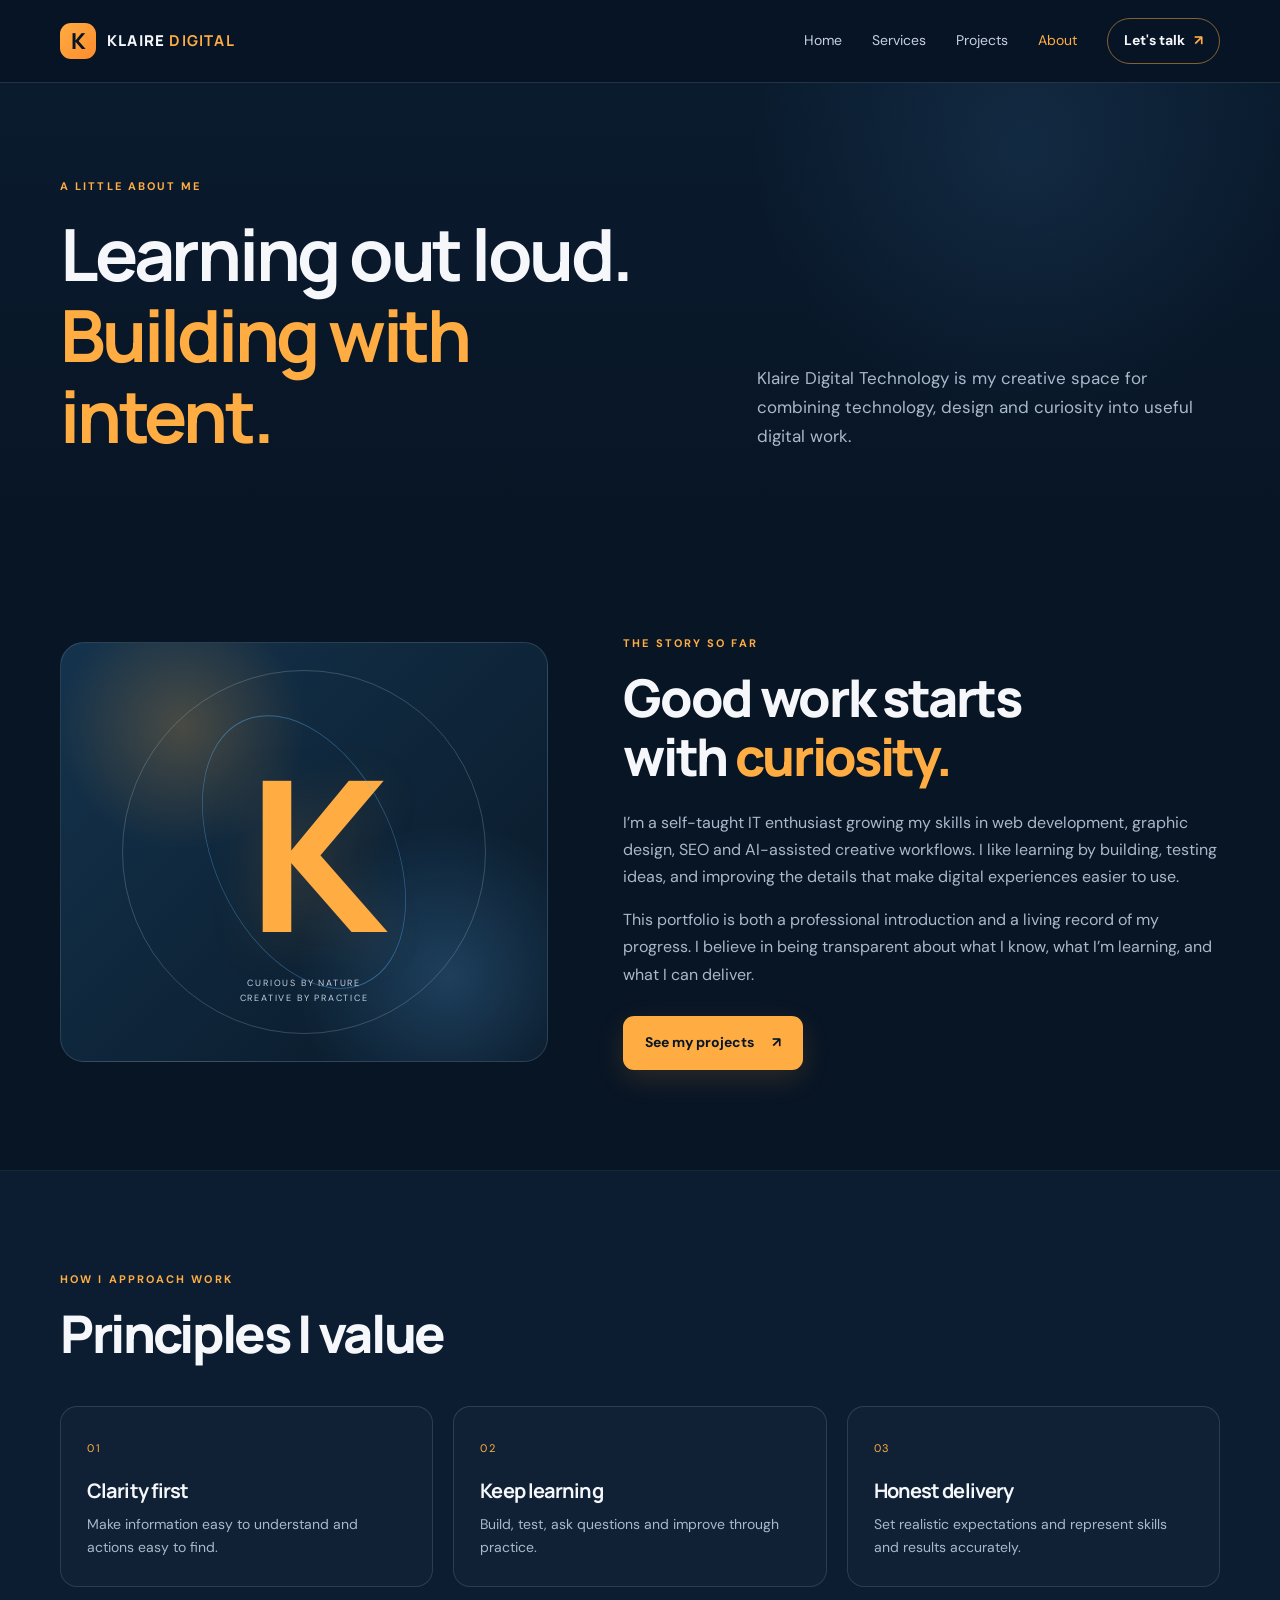
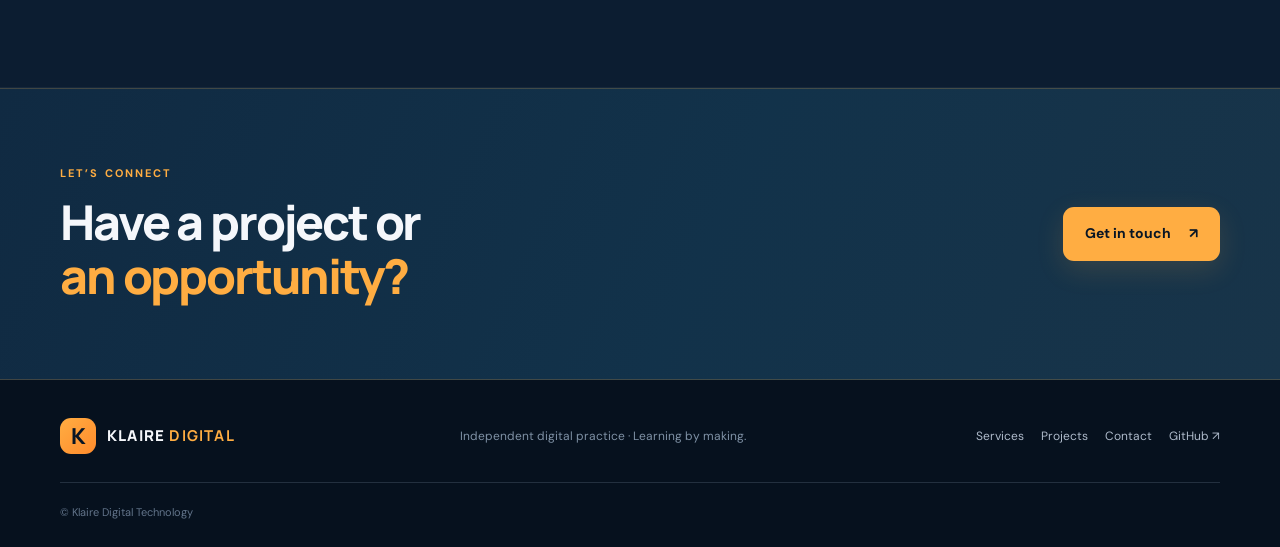
==== about.html @ 42a8942c "Add files via upload" ====
<!DOCTYPE html>
<html lang="en"><head><meta charset="UTF-8"><meta name="viewport" content="width=device-width, initial-scale=1.0"><meta name="description" content="Learn about Klaire Digital Technology and its growing practice in web development, graphic design, SEO and AI tools."><meta name="theme-color" content="#081525"><title>About | Klaire Digital Technology</title><link rel="preconnect" href="https://fonts.googleapis.com"><link href="https://fonts.googleapis.com/css2?family=DM+Sans:wght@400;500;600;700&family=Manrope:wght@400;500;600;700;800&display=swap" rel="stylesheet"><link rel="stylesheet" href="style.css"><script src="script.js" defer></script></head>
<body><a class="skip-link" href="#main">Skip to content</a><header class="site-header"><div class="container nav-wrap"><a class="brand" href="index.html"><span class="brand-mark">K</span><span>KLAIRE <b>DIGITAL</b></span></a><button class="menu-toggle" aria-label="Open navigation" aria-expanded="false"><span></span><span></span><span></span></button><nav class="main-nav" aria-label="Main navigation"><a href="index.html">Home</a><a href="services.html">Services</a><a href="projects.html">Projects</a><a class="active" href="about.html">About</a><a class="nav-cta" href="contact.html">Let's talk <span>↗</span></a></nav></div></header>
<main id="main"><section class="page-hero"><div class="container page-hero-grid"><div><p class="eyebrow">A LITTLE ABOUT ME</p><h1>Learning out loud.<br><span class="text-accent">Building with intent.</span></h1></div><p class="page-lead">Klaire Digital Technology is my creative space for combining technology, design and curiosity into useful digital work.</p></div></section>
<section class="section-pad"><div class="container about-grid"><div class="about-art"><div class="about-art-inner"><span class="about-k">K</span><span class="about-orbit"></span><p>CURIOUS BY NATURE<br>CREATIVE BY PRACTICE</p></div></div><div class="about-copy"><p class="eyebrow">THE STORY SO FAR</p><h2>Good work starts<br>with <span class="text-accent">curiosity.</span></h2><p>I’m a self-taught IT enthusiast growing my skills in web development, graphic design, SEO and AI-assisted creative workflows. I like learning by building, testing ideas, and improving the details that make digital experiences easier to use.</p><p>This portfolio is both a professional introduction and a living record of my progress. I believe in being transparent about what I know, what I’m learning, and what I can deliver.</p><a class="button button-primary" href="projects.html">See my projects <span>↗</span></a></div></div></section>
<section class="section-pad section-muted"><div class="container"><div class="section-heading"><div><p class="eyebrow">HOW I APPROACH WORK</p><h2>Principles I value</h2></div></div><div class="values-grid"><article><span>01</span><h3>Clarity first</h3><p>Make information easy to understand and actions easy to find.</p></article><article><span>02</span><h3>Keep learning</h3><p>Build, test, ask questions and improve through practice.</p></article><article><span>03</span><h3>Honest delivery</h3><p>Set realistic expectations and represent skills and results accurately.</p></article></div></div></section><section class="cta-band"><div class="container cta-inner"><div><p class="eyebrow">LET’S CONNECT</p><h2>Have a project or<br><span>an opportunity?</span></h2></div><a class="button button-primary" href="contact.html">Get in touch <span>↗</span></a></div></section></main>
<footer class="site-footer"><div class="container footer-inner"><a class="brand" href="index.html"><span class="brand-mark">K</span><span>KLAIRE <b>DIGITAL</b></span></a><p>Independent digital practice · Learning by making.</p><div class="footer-links"><a href="services.html">Services</a><a href="projects.html">Projects</a><a href="contact.html">Contact</a><a href="https://github.com/klairr011" target="_blank" rel="noopener">GitHub ↗</a></div><small>© <span data-year></span> Klaire Digital Technology</small></div></footer></body></html>
---- style.css ----
/* KLAIRE DIGITAL TECHNOLOGY — responsive blue & orange portfolio */
:root{--bg:#081525;--bg-soft:#0c1d31;--panel:#10263d;--panel-light:#152f49;--text:#f5f7fb;--muted:#aab8ca;--orange:#ffad42;--orange-light:#ffc46d;--blue:#5eb7ff;--line:rgba(188,211,235,.16);--radius:22px;--shadow:0 22px 65px rgba(0,0,0,.24)}
*{box-sizing:border-box}
html{scroll-behavior:smooth;scroll-padding-top:90px}
body{margin:0;background:var(--bg);color:var(--text);font-family:"DM Sans",sans-serif;font-size:16px;line-height:1.7;-webkit-font-smoothing:antialiased}
a{color:inherit;text-decoration:none}
img{max-width:100%;display:block}
button,input,textarea,select{font:inherit}
button,a{-webkit-tap-highlight-color:transparent}
.container{width:min(1160px,calc(100% - 44px));margin-inline:auto}
.skip-link{position:absolute;left:-9999px;top:10px;background:var(--orange);color:var(--bg);padding:10px 14px;z-index:1000}
.skip-link:focus{left:10px}
.site-header{position:sticky;top:0;z-index:100;background:rgba(8,21,37,.92);backdrop-filter:blur(16px);border-bottom:1px solid var(--line)}
.nav-wrap{min-height:82px;display:flex;align-items:center;justify-content:space-between;gap:24px}
.brand{display:inline-flex;align-items:center;gap:11px;font-family:Manrope,sans-serif;font-size:15px;font-weight:800;letter-spacing:.08em;white-space:nowrap}
.brand b{color:var(--orange)}
.brand-mark{display:grid;place-items:center;width:36px;height:36px;border-radius:11px;background:linear-gradient(135deg,var(--orange),#ff8b2c);color:#081525;font-size:22px;font-weight:800;letter-spacing:-.08em}
.main-nav{display:flex;align-items:center;gap:30px;color:#c6d1df;font-size:14px}
.main-nav>a:not(.nav-cta){transition:color .2s}
.main-nav>a:hover,.main-nav>a.active{color:var(--orange)}
.nav-cta{padding:10px 16px;border:1px solid rgba(255,173,66,.5);border-radius:999px;color:var(--text);font-weight:700}
.nav-cta span{color:var(--orange);margin-left:6px}
.menu-toggle{display:none;border:1px solid var(--line);background:var(--panel);border-radius:12px;padding:10px;cursor:pointer}
.menu-toggle span{display:block;width:22px;height:2px;background:var(--text);margin:4px}
.hero{min-height:680px;min-height:min(760px,calc(100svh - 82px));position:relative;overflow:hidden;isolation:isolate;background:#091a2c}
.hero-slides,.hero-slide,.hero-overlay{position:absolute;inset:0}
.hero-slide{opacity:0;transition:opacity .8s ease;transform:scale(1.025);background-position:center;background-size:cover}
.hero-slide.is-active{opacity:1;animation:slowzoom 9s ease-in-out infinite alternate}
.slide-one{background-image:linear-gradient(90deg,rgba(5,17,31,.65),rgba(5,17,31,.15)),url("https://images.unsplash.com/photo-1497366754035-f200968a6e72?auto=format&fit=crop&w=2000&q=85")}
.slide-two{background-image:linear-gradient(90deg,rgba(5,17,31,.7),rgba(5,17,31,.12)),url("https://images.unsplash.com/photo-1498050108023-c5249f4df085?auto=format&fit=crop&w=2000&q=85")}
.slide-three{background-image:linear-gradient(90deg,rgba(5,17,31,.72),rgba(5,17,31,.16)),url("https://images.unsplash.com/photo-1558655146-d09347e92766?auto=format&fit=crop&w=2000&q=85")}
.hero-overlay{background:linear-gradient(90deg,rgba(5,15,27,.94) 0%,rgba(5,15,27,.75) 46%,rgba(5,15,27,.18) 100%),linear-gradient(0deg,rgba(5,15,27,.72),transparent 45%);z-index:-0}
.hero-content{position:relative;z-index:1;min-height:inherit;display:flex;flex-direction:column;justify-content:center;padding-top:75px;padding-bottom:54px}
.eyebrow{margin:0 0 18px;color:var(--orange);font-size:11px;font-weight:700;letter-spacing:.19em;line-height:1.5}
.eyebrow-dot{display:inline-block;width:7px;height:7px;border-radius:50%;background:var(--orange);margin:0 9px 1px 0;box-shadow:0 0 14px var(--orange)}
h1,h2,h3,p{margin-top:0}
h1,h2,h3{font-family:Manrope,sans-serif;line-height:1.13;letter-spacing:-.045em}
.hero h1{font-size:clamp(44px,7.2vw,88px);max-width:850px;margin:0 0 24px;font-weight:800}
.hero h1 span,.cta-inner h2 span{color:var(--orange)}
.hero-copy{max-width:590px;color:#d0d9e5;font-size:clamp(16px,2vw,19px);line-height:1.8;margin-bottom:30px}
.hero-actions{display:flex;gap:13px;flex-wrap:wrap}
.button{display:inline-flex;align-items:center;justify-content:center;gap:18px;padding:14px 21px;border-radius:11px;font-size:14px;font-weight:700;border:1px solid transparent;cursor:pointer;transition:transform .2s,background .2s,border-color .2s}
.button:hover{transform:translateY(-2px)}
.button-primary{background:var(--orange);color:#081525;box-shadow:0 9px 28px rgba(255,173,66,.14)}
.button-primary:hover{background:var(--orange-light)}
.button-ghost{border-color:rgba(255,255,255,.28);background:rgba(8,21,37,.28);color:var(--text)}
.button-ghost:hover{border-color:var(--orange)}
.hero-bottom{display:flex;align-items:center;justify-content:space-between;gap:20px;margin-top:75px}
.hero-note{display:flex;align-items:center;gap:12px;color:#c0ccda;font-size:12px}
.mini-line{width:30px;height:1px;background:var(--orange)}
.slider-controls,.mini-controls{display:flex;align-items:center;gap:12px}
.slider-controls button,.mini-controls button{display:grid;place-items:center;border:1px solid rgba(255,255,255,.28);background:rgba(8,21,37,.4);color:white;width:36px;height:36px;border-radius:50%;cursor:pointer}
.slider-controls button:hover,.mini-controls button:hover{border-color:var(--orange);color:var(--orange)}
.slide-dots,.mini-dots{display:flex;gap:7px;align-items:center}
.slide-dots .slide-dot,.mini-dots .mini-dot{width:7px;height:7px;min-width:7px;height:7px;padding:0;border:0;background:#718096}
.slide-dots .slide-dot.is-active,.mini-dots .mini-dot.is-active{width:22px;border-radius:99px;background:var(--orange)}
.hero-index{position:absolute;right:calc((100% - min(1160px,calc(100% - 44px)))/2);bottom:55px;font-family:Manrope,sans-serif;font-size:13px;letter-spacing:.1em}
.hero-index span{color:var(--orange);margin:0 6px}
.section-pad{padding:100px 0}
.intro-grid{display:grid;grid-template-columns:1fr 1fr;gap:70px;align-items:center}
h2{font-size:clamp(32px,4.3vw,52px);font-weight:800;margin-bottom:22px}
.text-accent{color:var(--orange)}
.intro-text{max-width:540px;color:var(--muted);font-size:17px}
.intro-text p{margin-bottom:22px}
.text-link{display:inline-flex;gap:12px;align-items:center;color:var(--orange);font-weight:700;font-size:14px}
.text-link span{transition:transform .2s}.text-link:hover span{transform:translate(3px,-3px)}
.section-muted{background:var(--bg-soft);border-block:1px solid rgba(188,211,235,.06)}
.section-heading{display:flex;align-items:end;justify-content:space-between;gap:25px;margin-bottom:42px}
.section-heading h2{margin-bottom:0}
.service-grid{display:grid;grid-template-columns:repeat(4,1fr);gap:16px}
.service-card{position:relative;display:flex;flex-direction:column;min-height:270px;padding:25px 23px;border:1px solid var(--line);border-radius:18px;background:linear-gradient(145deg,rgba(21,47,73,.86),rgba(13,31,51,.9));transition:transform .25s,border-color .25s,background .25s}
.service-card:hover{transform:translateY(-5px);border-color:rgba(255,173,66,.55);background:var(--panel-light)}
.service-number{position:absolute;right:22px;top:22px;color:#71859b;font-size:11px;letter-spacing:.12em}
.service-icon{display:grid;place-items:center;width:48px;height:48px;border-radius:14px;background:rgba(255,173,66,.11);color:var(--orange);font-size:26px;margin-bottom:28px}
.service-card h3{font-size:19px;letter-spacing:-.025em;margin-bottom:10px}
.service-card p{color:var(--muted);font-size:14px;line-height:1.75;margin-bottom:20px}
.card-arrow{margin-top:auto;color:var(--orange);font-size:20px}
.project-grid{display:grid;grid-template-columns:repeat(3,1fr);gap:22px}
.project-card{min-width:0}
.project-image{position:relative;display:flex;align-items:center;justify-content:center;min-height:280px;overflow:hidden;border-radius:17px;border:1px solid var(--line);isolation:isolate}
.project-image:before{content:"";position:absolute;inset:0;z-index:-1;transition:transform .5s}
.project-image:hover:before{transform:scale(1.06)}
.project-image-web:before{background:radial-gradient(circle at 75% 30%,rgba(94,183,255,.32),transparent 32%),linear-gradient(135deg,#193f5b,#0c1a2d 65%)}
.project-image-graphic:before{background:radial-gradient(circle at 20% 20%,#ffb34d,transparent 26%),linear-gradient(135deg,#6d3a25,#18263a 75%)}
.project-image-ai:before{background:radial-gradient(circle at center,rgba(255,173,66,.22),transparent 30%),linear-gradient(135deg,#102d47,#081525)}
.project-chip{position:absolute;top:16px;left:16px;border:1px solid rgba(255,255,255,.2);background:rgba(5,17,31,.45);backdrop-filter:blur(8px);border-radius:999px;padding:6px 10px;font-size:9px;letter-spacing:.13em;font-weight:700}
.mock-browser{width:72%;border-radius:10px;overflow:hidden;background:#10253a;box-shadow:0 20px 50px rgba(0,0,0,.32);transform:rotate(-3deg);border:1px solid rgba(255,255,255,.2)}
.browser-bar{height:22px;background:#203b54;display:flex;align-items:center;gap:4px;padding:0 9px}
.browser-bar i{width:5px;height:5px;border-radius:50%;background:#ffad42}
.browser-bar i:nth-child(2){background:#5eb7ff}.browser-bar i:nth-child(3){background:#a5b6c8}
.mock-content{padding:24px 18px 27px;background:linear-gradient(130deg,#0d1b2c,#183e59)}
.mock-label{display:block;font-size:7px;letter-spacing:.16em;color:var(--orange);margin-bottom:14px}
.mock-content b{font-family:Manrope,sans-serif;font-size:clamp(16px,2.5vw,25px);line-height:1.1;display:block}
.mock-button{width:55px;height:9px;background:var(--orange);border-radius:3px;margin-top:18px}
.design-poster{width:58%;aspect-ratio:4/5;padding:18px;display:flex;flex-direction:column;justify-content:space-between;background:var(--orange);color:#112237;transform:rotate(4deg);box-shadow:0 18px 35px rgba(0,0,0,.3)}
.design-poster>span,.design-poster small{font-size:8px;font-weight:800;letter-spacing:.13em}
.design-poster b{font-family:Manrope,sans-serif;font-size:clamp(21px,3.1vw,37px);line-height:.95;letter-spacing:-.07em}
.design-poster em{font-style:normal;color:#f5f6f7}
.ai-core{position:relative;display:grid;place-items:center;width:92px;height:92px;border-radius:50%;border:1px solid rgba(255,173,66,.75);background:rgba(255,173,66,.1);box-shadow:0 0 55px rgba(255,173,66,.12);font:800 27px Manrope,sans-serif}
.ai-core span{color:var(--orange)}
.orbit{position:absolute;width:175px;height:75px;border:1px solid rgba(94,183,255,.38);border-radius:50%;transform:rotate(-35deg)}
.orbit-b{width:190px;height:90px;transform:rotate(55deg);border-color:rgba(255,173,66,.45)}
.ai-caption{position:absolute;bottom:38px;font-size:9px;letter-spacing:.22em;color:#c5d1df}
.project-meta{display:flex;align-items:start;justify-content:space-between;gap:12px;padding-top:18px}
.project-meta h3{font-size:18px;letter-spacing:-.025em;margin-bottom:6px}
.project-meta p{color:var(--muted);font-size:12px;margin-bottom:0}
.project-status{flex-shrink:0;border:1px solid var(--line);border-radius:999px;padding:5px 9px;color:#c2ccda;font-size:10px;white-space:nowrap}
.honesty-note{color:#8294a9;font-size:12px;margin-top:25px}
.cta-band{padding:76px 0;background:linear-gradient(115deg,#102a42,#12324a 55%,#183449);border-block:1px solid rgba(255,173,66,.2)}
.cta-inner{display:flex;align-items:center;justify-content:space-between;gap:30px}
.cta-inner h2{font-size:clamp(32px,4vw,48px);margin-bottom:0}
.cta-inner .eyebrow{margin-bottom:13px}
.site-footer{padding:38px 0 25px;background:#06111e}
.footer-inner{display:grid;grid-template-columns:1fr 1.3fr auto;align-items:center;gap:16px}
.footer-inner>p{color:#7f91a5;font-size:12px;margin:0}
.footer-links{display:flex;flex-wrap:wrap;gap:17px;font-size:12px;color:#aebaca}
.footer-links a:hover{color:var(--orange)}
.footer-inner small{grid-column:1/-1;color:#62748a;font-size:11px;border-top:1px solid var(--line);padding-top:20px;margin-top:12px}
.page-hero{padding:95px 0 78px;background:radial-gradient(circle at 80% 15%,rgba(94,183,255,.1),transparent 25%),linear-gradient(180deg,#0a1b2e,#081525)}
.page-hero-grid{display:grid;grid-template-columns:1.15fr .85fr;gap:70px;align-items:end}
.page-hero h1{font-size:clamp(43px,6vw,72px);margin:0}
.page-lead{max-width:480px;color:var(--muted);font-size:17px;margin-bottom:6px}
.service-detail-list{display:flex;flex-direction:column}
.service-detail{display:grid;grid-template-columns:.35fr 1fr 100px;gap:35px;padding:44px 0;border-bottom:1px solid var(--line);scroll-margin-top:100px}
.service-detail:first-child{padding-top:0}
.detail-index{font-size:11px;letter-spacing:.16em;color:var(--orange);padding-top:8px}
.service-detail h2{font-size:clamp(28px,3.4vw,40px);margin-bottom:15px}
.service-detail p{color:var(--muted);max-width:680px}
.service-detail .detail-lead{font-size:18px;color:var(--text);margin-bottom:13px}
.detail-symbol{font-size:62px;color:var(--orange);opacity:.85;text-align:center;align-self:center}
.tag-list{display:flex;flex-wrap:wrap;gap:8px;margin-top:18px}
.tag-list span{font-size:11px;color:#c3d0df;border:1px solid var(--line);background:rgba(255,255,255,.025);border-radius:999px;padding:6px 10px}
.project-page-grid{display:grid;grid-template-columns:1fr 1fr;gap:48px 24px}
.project-large{min-width:0;scroll-margin-top:100px}
.project-image-tall{min-height:360px}
.project-large-info{display:flex;justify-content:space-between;align-items:start;gap:15px;margin-top:22px}
.project-large-info h2{font-size:25px;margin-bottom:10px}
.project-large-info p:not(.eyebrow){color:var(--muted);font-size:14px;max-width:480px;margin-bottom:0}
.project-large-info .eyebrow{font-size:9px;margin-bottom:10px}
.design-poster-large{width:48%;max-width:270px}
.design-poster-large b{font-size:clamp(34px,4.5vw,55px)}
.slideshow-section{display:grid;grid-template-columns:.8fr 1.2fr;gap:65px;align-items:center}
.slideshow-section>div:first-child p:not(.eyebrow){color:var(--muted);max-width:420px}
.mini-slideshow{position:relative;min-height:280px;overflow:hidden;border-radius:20px;border:1px solid var(--line);background:#0a1a2c}
.mini-slide{position:absolute;inset:0;display:flex;flex-direction:column;justify-content:center;padding:40px;opacity:0;transition:opacity .5s;background:radial-gradient(circle at 80% 15%,rgba(94,183,255,.23),transparent 35%),linear-gradient(135deg,#15344d,#0a1a2c)}
.mini-slide.is-active{opacity:1}
.mini-slide:nth-child(2){background:radial-gradient(circle at 80% 15%,rgba(255,173,66,.28),transparent 35%),linear-gradient(135deg,#523523,#0a1a2c)}
.mini-slide:nth-child(3){background:radial-gradient(circle at 80% 15%,rgba(94,183,255,.18),transparent 35%),linear-gradient(135deg,#123e49,#0a1a2c)}
.mini-slide span{color:var(--orange);font-size:10px;letter-spacing:.17em;margin-bottom:15px}
.mini-slide b{font:800 clamp(26px,4vw,43px)/1.1 Manrope,sans-serif;max-width:360px;letter-spacing:-.04em}
.mini-controls{position:absolute;bottom:18px;right:18px;z-index:2}
.about-grid{display:grid;grid-template-columns:.9fr 1.1fr;gap:75px;align-items:center}
.about-art{min-height:420px;border-radius:24px;overflow:hidden;background:radial-gradient(circle at 25% 20%,rgba(255,173,66,.23),transparent 25%),radial-gradient(circle at 80% 80%,rgba(94,183,255,.22),transparent 30%),linear-gradient(135deg,#14334d,#091827);border:1px solid var(--line);display:grid;place-items:center}
.about-art-inner{position:relative;width:75%;aspect-ratio:1;border:1px solid rgba(255,255,255,.18);border-radius:50%;display:grid;place-items:center}
.about-k{font:800 clamp(120px,20vw,210px)/1 Manrope,sans-serif;letter-spacing:-.13em;color:var(--orange);text-shadow:0 10px 55px rgba(255,173,66,.15)}
.about-orbit{position:absolute;inset:10%;border:1px solid rgba(94,183,255,.4);border-radius:50%;transform:rotate(-25deg) scaleX(.62)}
.about-art-inner p{position:absolute;bottom:5%;left:0;right:0;text-align:center;font-size:9px;letter-spacing:.2em;color:#c2d1e1}
.about-copy>p:not(.eyebrow){color:var(--muted)}
.about-copy .button{margin-top:12px}
.values-grid{display:grid;grid-template-columns:repeat(3,1fr);gap:20px}
.values-grid article{padding:26px;border:1px solid var(--line);border-radius:17px;background:rgba(255,255,255,.02)}
.values-grid article>span{color:var(--orange);font-size:11px;letter-spacing:.15em}
.values-grid h3{font-size:20px;margin:20px 0 10px}
.values-grid p{color:var(--muted);font-size:14px;margin-bottom:0}
.contact-grid{display:grid;grid-template-columns:.9fr 1.1fr;gap:80px;align-items:start}
.contact-intro h2{font-size:clamp(32px,4vw,48px)}
.contact-intro>p:not(.eyebrow){color:var(--muted)}
.contact-link{display:flex;align-items:center;gap:15px;margin-top:25px;padding-top:20px;border-top:1px solid var(--line)}
.contact-icon{display:grid;place-items:center;width:43px;height:43px;border-radius:13px;background:rgba(255,173,66,.1);color:var(--orange);font-size:20px}
.contact-link small{display:block;color:#7e91a6;font-size:9px;letter-spacing:.15em;margin-bottom:3px}
.contact-link a,.contact-link div>span{font-size:13px;color:#d6dfeb;overflow-wrap:anywhere}
.contact-form{padding:30px;border:1px solid var(--line);border-radius:20px;background:linear-gradient(145deg,rgba(21,47,73,.72),rgba(10,26,44,.75))}
.contact-form label{display:block;font-size:12px;font-weight:700;margin-bottom:7px;color:#d9e2ed}
.contact-form input,.contact-form textarea,.contact-form select{width:100%;margin-bottom:18px;padding:13px 14px;border-radius:10px;border:1px solid rgba(188,211,235,.2);background:#081827;color:var(--text);outline:none}
.contact-form input:focus,.contact-form textarea:focus,.contact-form select:focus{border-color:var(--orange);box-shadow:0 0 0 3px rgba(255,173,66,.08)}
.contact-form input::placeholder,.contact-form textarea::placeholder{color:#72849a}
.contact-form textarea{resize:vertical;min-height:120px}
.contact-form select{color:#dce5ef}
.contact-form .button{width:100%}
.form-note{color:#7e91a6;font-size:11px;margin:14px 0 0}
code{color:var(--orange);font-size:.9em}
@keyframes slowzoom{from{transform:scale(1.025)}to{transform:scale(1.09)}}
@media(max-width:900px){.main-nav{gap:18px}.service-grid{grid-template-columns:repeat(2,1fr)}.intro-grid,.page-hero-grid,.about-grid,.contact-grid,.slideshow-section{gap:40px}.project-grid{gap:16px}.project-image{min-height:240px}.footer-inner{grid-template-columns:1fr 1fr}.footer-links{grid-column:1/-1;grid-row:2}.footer-inner small{grid-row:3}.service-detail{grid-template-columns:.25fr 1fr 65px;gap:20px}}
@media(max-width:680px){.container{width:min(100% - 34px,560px)}.nav-wrap{min-height:72px}.brand{font-size:13px;gap:8px}.brand-mark{width:32px;height:32px;font-size:20px}.menu-toggle{display:block}.main-nav{display:none;position:absolute;left:0;right:0;top:72px;padding:16px 22px 22px;background:#081525;border-bottom:1px solid var(--line);flex-direction:column;align-items:stretch;gap:0}.main-nav.is-open{display:flex}.main-nav>a{padding:13px 5px}.main-nav .nav-cta{text-align:center;margin-top:8px}.hero{min-height:690px;min-height:calc(90svh - 72px)}.hero-content{padding-top:65px;padding-bottom:30px}.hero h1{font-size:clamp(42px,12vw,62px)}.hero-copy{font-size:16px}.hero-bottom{margin-top:55px;align-items:flex-end}.hero-note{max-width:210px;line-height:1.5}.slider-controls{gap:7px}.slider-controls button{width:32px;height:32px}.hero-index{right:18px;bottom:15px;font-size:10px}.section-pad{padding:70px 0}.intro-grid,.page-hero-grid,.about-grid,.contact-grid,.slideshow-section{grid-template-columns:1fr;gap:25px}.intro-grid h2{margin-bottom:0}.intro-text{font-size:16px}.section-heading{align-items:start;flex-direction:column;margin-bottom:28px;gap:16px}.section-heading h2{font-size:35px}.service-grid{grid-template-columns:1fr;gap:12px}.service-card{min-height:220px;padding:22px}.service-icon{margin-bottom:20px}.project-grid{grid-template-columns:1fr;gap:30px}.project-image{min-height:290px}.mock-content b{font-size:25px}.design-poster{width:48%;max-width:200px}.design-poster b{font-size:36px}.project-meta{flex-direction:column}.cta-band{padding:55px 0}.cta-inner{align-items:flex-start;flex-direction:column}.cta-inner h2{font-size:36px}.footer-inner{grid-template-columns:1fr;gap:13px}.footer-inner>p{grid-row:2}.footer-links{grid-column:auto;grid-row:3;gap:14px}.footer-inner small{grid-row:4}.page-hero{padding:65px 0 50px}.page-hero h1{font-size:clamp(40px,11vw,58px)}.page-lead{font-size:16px}.service-detail{grid-template-columns:1fr;gap:10px;padding:32px 0}.service-detail:first-child{padding-top:0}.detail-symbol{display:none}.service-detail h2{font-size:31px}.project-page-grid{grid-template-columns:1fr;gap:42px}.project-image-tall{min-height:330px}.project-large-info{flex-direction:column}.project-large-info h2{font-size:24px}.design-poster-large b{font-size:48px}.mini-slideshow{min-height:260px}.mini-slide{padding:28px}.about-art{min-height:320px}.about-k{font-size:160px}.values-grid{grid-template-columns:1fr;gap:12px}.contact-form{padding:22px}.contact-intro h2{font-size:36px}}
@media(prefers-reduced-motion:reduce){*,*::before,*::after{scroll-behavior:auto!important;animation-duration:.01ms!important;animation-iteration-count:1!important;transition-duration:.01ms!important}}
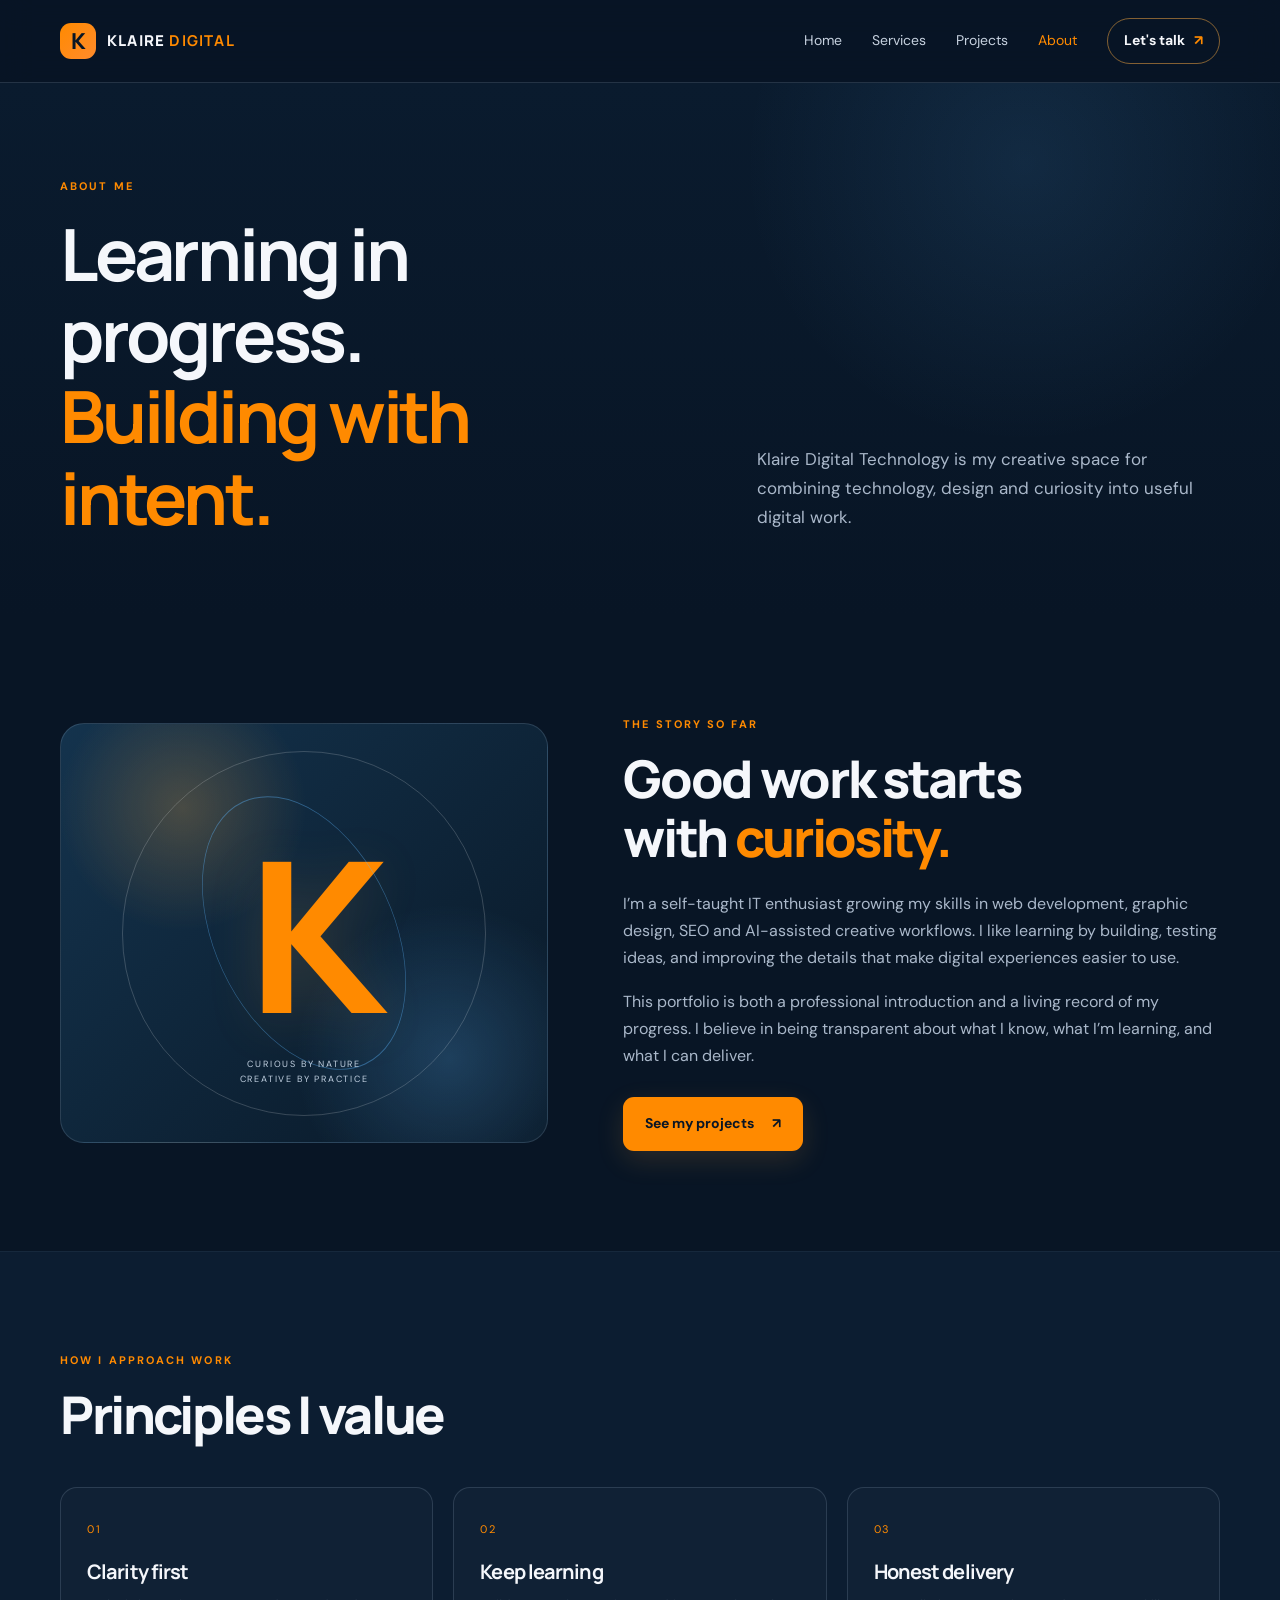
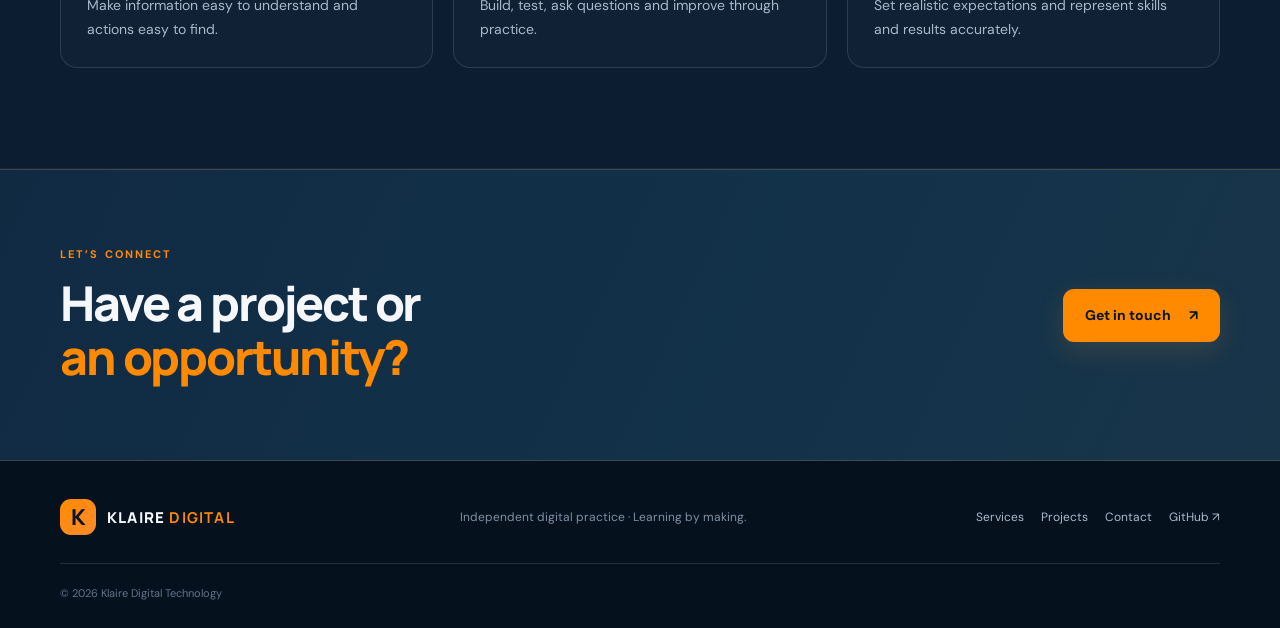
==== commit 313dd164: "Update about.html" ====
--- a/about.html
+++ b/about.html
@@ -1,7 +1,7 @@
 <!DOCTYPE html>
 <html lang="en"><head><meta charset="UTF-8"><meta name="viewport" content="width=device-width, initial-scale=1.0"><meta name="description" content="Learn about Klaire Digital Technology and its growing practice in web development, graphic design, SEO and AI tools."><meta name="theme-color" content="#081525"><title>About | Klaire Digital Technology</title><link rel="preconnect" href="https://fonts.googleapis.com"><link href="https://fonts.googleapis.com/css2?family=DM+Sans:wght@400;500;600;700&family=Manrope:wght@400;500;600;700;800&display=swap" rel="stylesheet"><link rel="stylesheet" href="style.css"><script src="script.js" defer></script></head>
 <body><a class="skip-link" href="#main">Skip to content</a><header class="site-header"><div class="container nav-wrap"><a class="brand" href="index.html"><span class="brand-mark">K</span><span>KLAIRE <b>DIGITAL</b></span></a><button class="menu-toggle" aria-label="Open navigation" aria-expanded="false"><span></span><span></span><span></span></button><nav class="main-nav" aria-label="Main navigation"><a href="index.html">Home</a><a href="services.html">Services</a><a href="projects.html">Projects</a><a class="active" href="about.html">About</a><a class="nav-cta" href="contact.html">Let's talk <span>↗</span></a></nav></div></header>
-<main id="main"><section class="page-hero"><div class="container page-hero-grid"><div><p class="eyebrow">A LITTLE ABOUT ME</p><h1>Learning out loud.<br><span class="text-accent">Building with intent.</span></h1></div><p class="page-lead">Klaire Digital Technology is my creative space for combining technology, design and curiosity into useful digital work.</p></div></section>
+<main id="main"><section class="page-hero"><div class="container page-hero-grid"><div><p class="eyebrow">ABOUT ME</p><h1>Learning in progress.<br><span class="text-accent">Building with intent.</span></h1></div><p class="page-lead">Klaire Digital Technology is my creative space for combining technology, design and curiosity into useful digital work.</p></div></section>
 <section class="section-pad"><div class="container about-grid"><div class="about-art"><div class="about-art-inner"><span class="about-k">K</span><span class="about-orbit"></span><p>CURIOUS BY NATURE<br>CREATIVE BY PRACTICE</p></div></div><div class="about-copy"><p class="eyebrow">THE STORY SO FAR</p><h2>Good work starts<br>with <span class="text-accent">curiosity.</span></h2><p>I’m a self-taught IT enthusiast growing my skills in web development, graphic design, SEO and AI-assisted creative workflows. I like learning by building, testing ideas, and improving the details that make digital experiences easier to use.</p><p>This portfolio is both a professional introduction and a living record of my progress. I believe in being transparent about what I know, what I’m learning, and what I can deliver.</p><a class="button button-primary" href="projects.html">See my projects <span>↗</span></a></div></div></section>
 <section class="section-pad section-muted"><div class="container"><div class="section-heading"><div><p class="eyebrow">HOW I APPROACH WORK</p><h2>Principles I value</h2></div></div><div class="values-grid"><article><span>01</span><h3>Clarity first</h3><p>Make information easy to understand and actions easy to find.</p></article><article><span>02</span><h3>Keep learning</h3><p>Build, test, ask questions and improve through practice.</p></article><article><span>03</span><h3>Honest delivery</h3><p>Set realistic expectations and represent skills and results accurately.</p></article></div></div></section><section class="cta-band"><div class="container cta-inner"><div><p class="eyebrow">LET’S CONNECT</p><h2>Have a project or<br><span>an opportunity?</span></h2></div><a class="button button-primary" href="contact.html">Get in touch <span>↗</span></a></div></section></main>
 <footer class="site-footer"><div class="container footer-inner"><a class="brand" href="index.html"><span class="brand-mark">K</span><span>KLAIRE <b>DIGITAL</b></span></a><p>Independent digital practice · Learning by making.</p><div class="footer-links"><a href="services.html">Services</a><a href="projects.html">Projects</a><a href="contact.html">Contact</a><a href="https://github.com/klairr011" target="_blank" rel="noopener">GitHub ↗</a></div><small>© <span data-year></span> Klaire Digital Technology</small></div></footer></body></html>
--- a/style.css
+++ b/style.css
@@ -1,5 +1,20 @@
 /* KLAIRE DIGITAL TECHNOLOGY — responsive blue & orange portfolio */
-:root{--bg:#081525;--bg-soft:#0c1d31;--panel:#10263d;--panel-light:#152f49;--text:#f5f7fb;--muted:#aab8ca;--orange:#ffad42;--orange-light:#ffc46d;--blue:#5eb7ff;--line:rgba(188,211,235,.16);--radius:22px;--shadow:0 22px 65px rgba(0,0,0,.24)}
+
+:root {
+  --bg: #081525;
+  --bg-soft: #0c1d31;
+  --panel: #10263d;
+  --panel-light: #152f49;
+  --text: #f5f7fb;
+  --muted: #aab8ca;
+  --cobalt: #4169FF;
+  --cyan: #00D5FF;
+  --blue: #5eb7ff;
+  --orange: #FF8A00;
+  --line: rgba(188, 211, 235, .16);
+  --radius: 22px;
+  --shadow: 0 22px 65px rgba(0, 0, 0, .24);
+}
 *{box-sizing:border-box}
 html{scroll-behavior:smooth;scroll-padding-top:90px}
 body{margin:0;background:var(--bg);color:var(--text);font-family:"DM Sans",sans-serif;font-size:16px;line-height:1.7;-webkit-font-smoothing:antialiased}
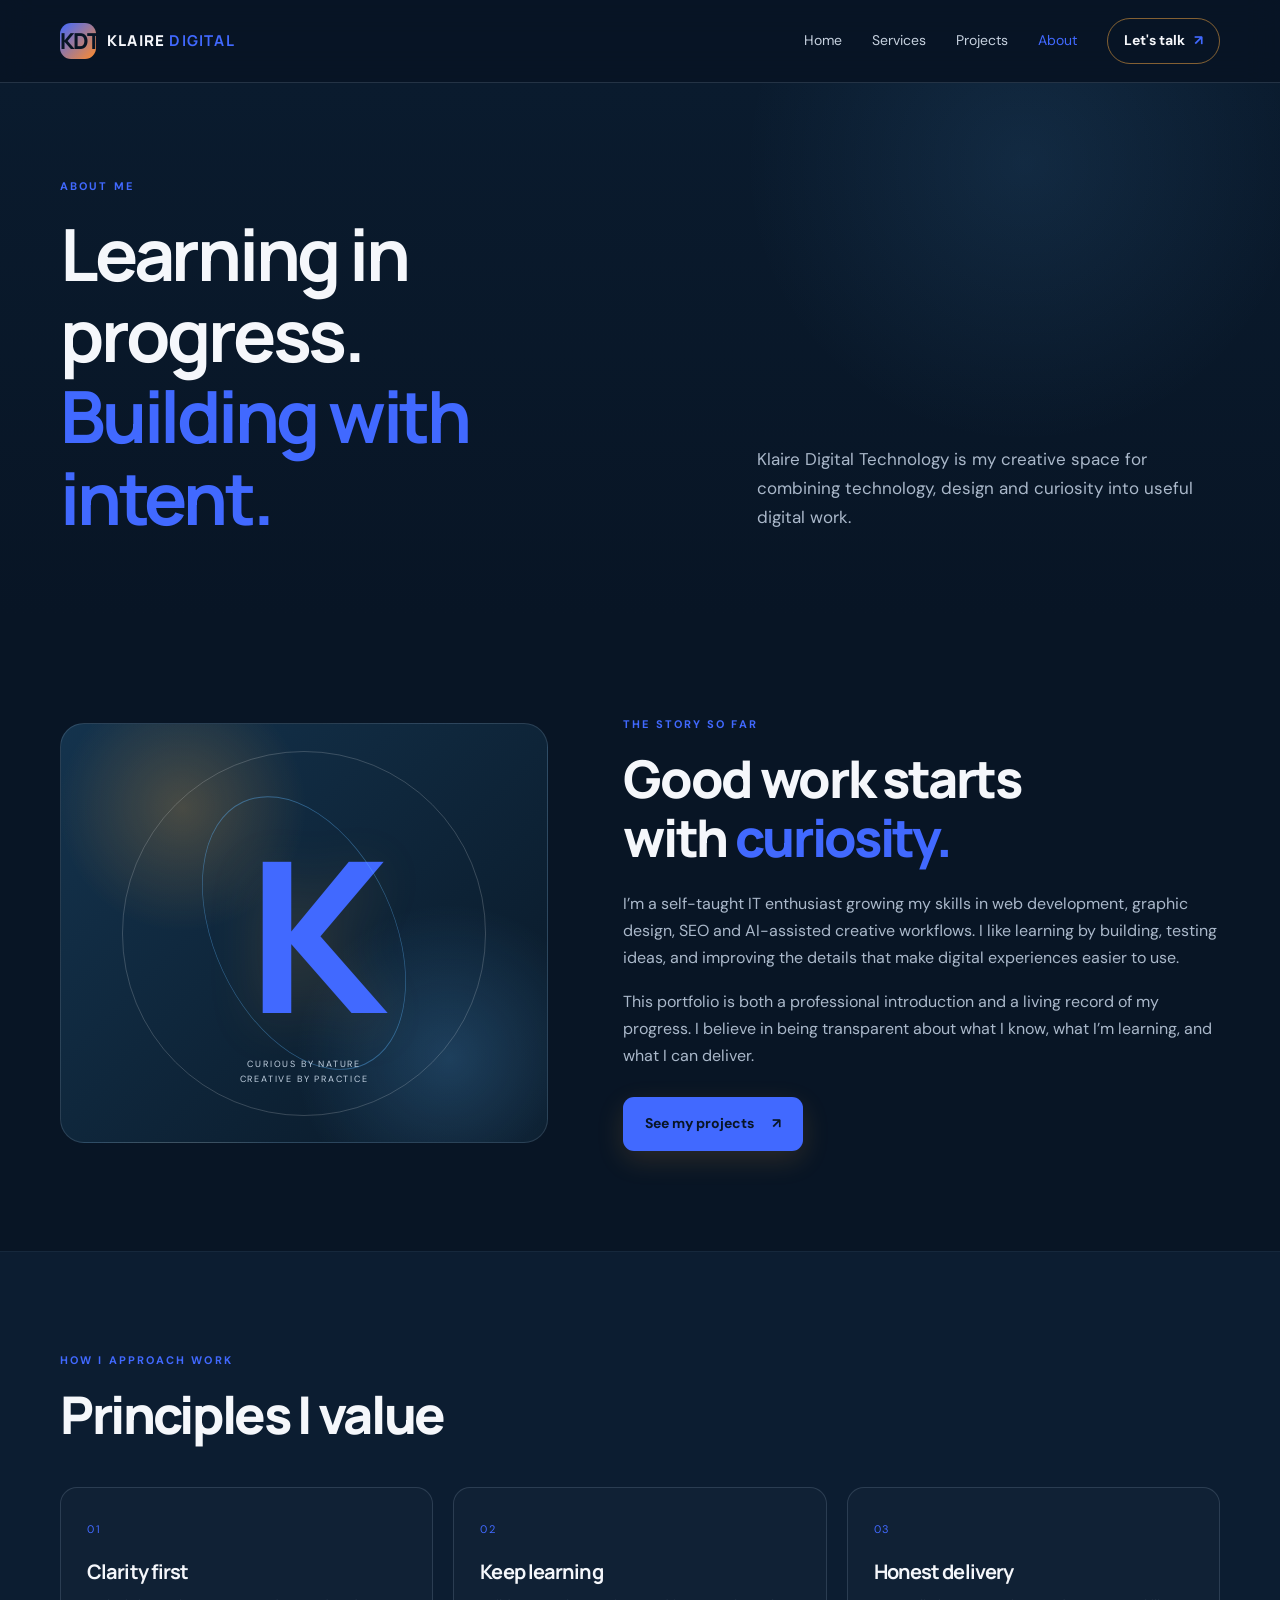
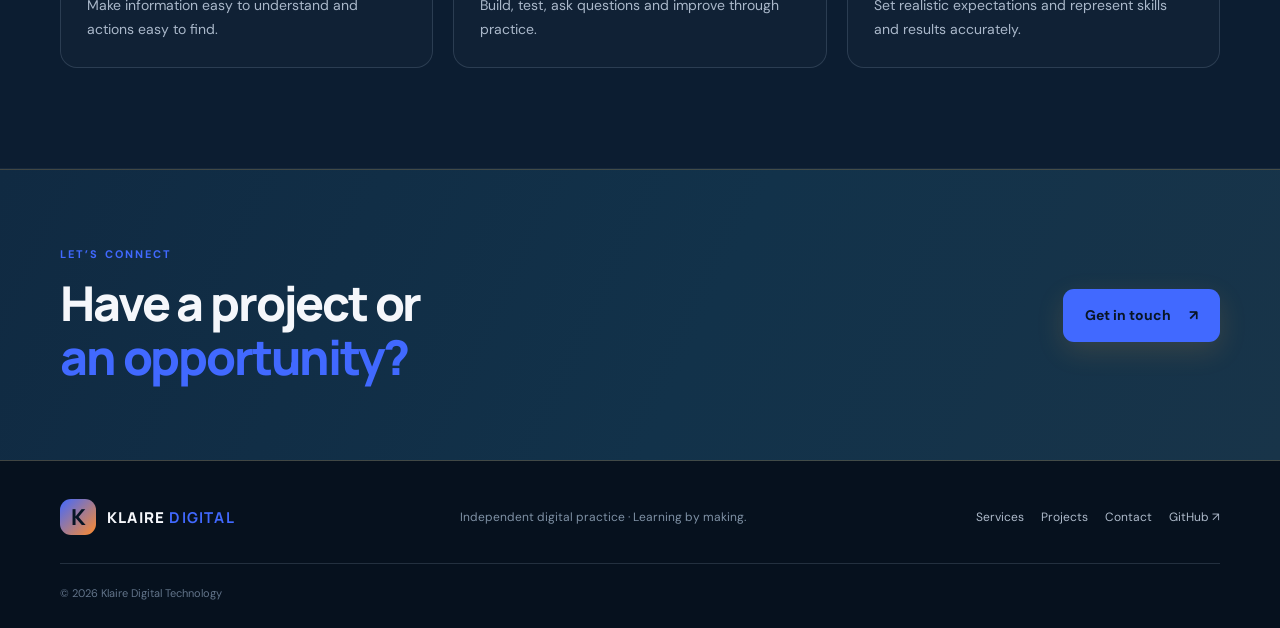
==== commit 953cba29: "Update about.html" ====
--- a/about.html
+++ b/about.html
@@ -1,6 +1,6 @@
 <!DOCTYPE html>
 <html lang="en"><head><meta charset="UTF-8"><meta name="viewport" content="width=device-width, initial-scale=1.0"><meta name="description" content="Learn about Klaire Digital Technology and its growing practice in web development, graphic design, SEO and AI tools."><meta name="theme-color" content="#081525"><title>About | Klaire Digital Technology</title><link rel="preconnect" href="https://fonts.googleapis.com"><link href="https://fonts.googleapis.com/css2?family=DM+Sans:wght@400;500;600;700&family=Manrope:wght@400;500;600;700;800&display=swap" rel="stylesheet"><link rel="stylesheet" href="style.css"><script src="script.js" defer></script></head>
-<body><a class="skip-link" href="#main">Skip to content</a><header class="site-header"><div class="container nav-wrap"><a class="brand" href="index.html"><span class="brand-mark">K</span><span>KLAIRE <b>DIGITAL</b></span></a><button class="menu-toggle" aria-label="Open navigation" aria-expanded="false"><span></span><span></span><span></span></button><nav class="main-nav" aria-label="Main navigation"><a href="index.html">Home</a><a href="services.html">Services</a><a href="projects.html">Projects</a><a class="active" href="about.html">About</a><a class="nav-cta" href="contact.html">Let's talk <span>↗</span></a></nav></div></header>
+<body><a class="skip-link" href="#main">Skip to content</a><header class="site-header"><div class="container nav-wrap"><a class="brand" href="index.html"><span class="brand-mark">KDT</span><span>KLAIRE <b>DIGITAL</b></span></a><button class="menu-toggle" aria-label="Open navigation" aria-expanded="false"><span></span><span></span><span></span></button><nav class="main-nav" aria-label="Main navigation"><a href="index.html">Home</a><a href="services.html">Services</a><a href="projects.html">Projects</a><a class="active" href="about.html">About</a><a class="nav-cta" href="contact.html">Let's talk <span>↗</span></a></nav></div></header>
 <main id="main"><section class="page-hero"><div class="container page-hero-grid"><div><p class="eyebrow">ABOUT ME</p><h1>Learning in progress.<br><span class="text-accent">Building with intent.</span></h1></div><p class="page-lead">Klaire Digital Technology is my creative space for combining technology, design and curiosity into useful digital work.</p></div></section>
 <section class="section-pad"><div class="container about-grid"><div class="about-art"><div class="about-art-inner"><span class="about-k">K</span><span class="about-orbit"></span><p>CURIOUS BY NATURE<br>CREATIVE BY PRACTICE</p></div></div><div class="about-copy"><p class="eyebrow">THE STORY SO FAR</p><h2>Good work starts<br>with <span class="text-accent">curiosity.</span></h2><p>I’m a self-taught IT enthusiast growing my skills in web development, graphic design, SEO and AI-assisted creative workflows. I like learning by building, testing ideas, and improving the details that make digital experiences easier to use.</p><p>This portfolio is both a professional introduction and a living record of my progress. I believe in being transparent about what I know, what I’m learning, and what I can deliver.</p><a class="button button-primary" href="projects.html">See my projects <span>↗</span></a></div></div></section>
 <section class="section-pad section-muted"><div class="container"><div class="section-heading"><div><p class="eyebrow">HOW I APPROACH WORK</p><h2>Principles I value</h2></div></div><div class="values-grid"><article><span>01</span><h3>Clarity first</h3><p>Make information easy to understand and actions easy to find.</p></article><article><span>02</span><h3>Keep learning</h3><p>Build, test, ask questions and improve through practice.</p></article><article><span>03</span><h3>Honest delivery</h3><p>Set realistic expectations and represent skills and results accurately.</p></article></div></div></section><section class="cta-band"><div class="container cta-inner"><div><p class="eyebrow">LET’S CONNECT</p><h2>Have a project or<br><span>an opportunity?</span></h2></div><a class="button button-primary" href="contact.html">Get in touch <span>↗</span></a></div></section></main>
--- a/style.css
+++ b/style.css
@@ -1,5 +1,4 @@
 /* KLAIRE DIGITAL TECHNOLOGY — responsive blue & orange portfolio */
-
 :root {
   --bg: #081525;
   --bg-soft: #0c1d31;
@@ -8,13 +7,14 @@
   --text: #f5f7fb;
   --muted: #aab8ca;
   --cobalt: #4169FF;
-  --cyan: #00D5FF;
-  --blue: #5eb7ff;
-  --orange: #FF8A00;
+  --cyan: #FFF9C4;
+  --blue: #0A2F0A;
+  --orange: #4169FF;
   --line: rgba(188, 211, 235, .16);
   --radius: 22px;
   --shadow: 0 22px 65px rgba(0, 0, 0, .24);
 }
+
 *{box-sizing:border-box}
 html{scroll-behavior:smooth;scroll-padding-top:90px}
 body{margin:0;background:var(--bg);color:var(--text);font-family:"DM Sans",sans-serif;font-size:16px;line-height:1.7;-webkit-font-smoothing:antialiased}
